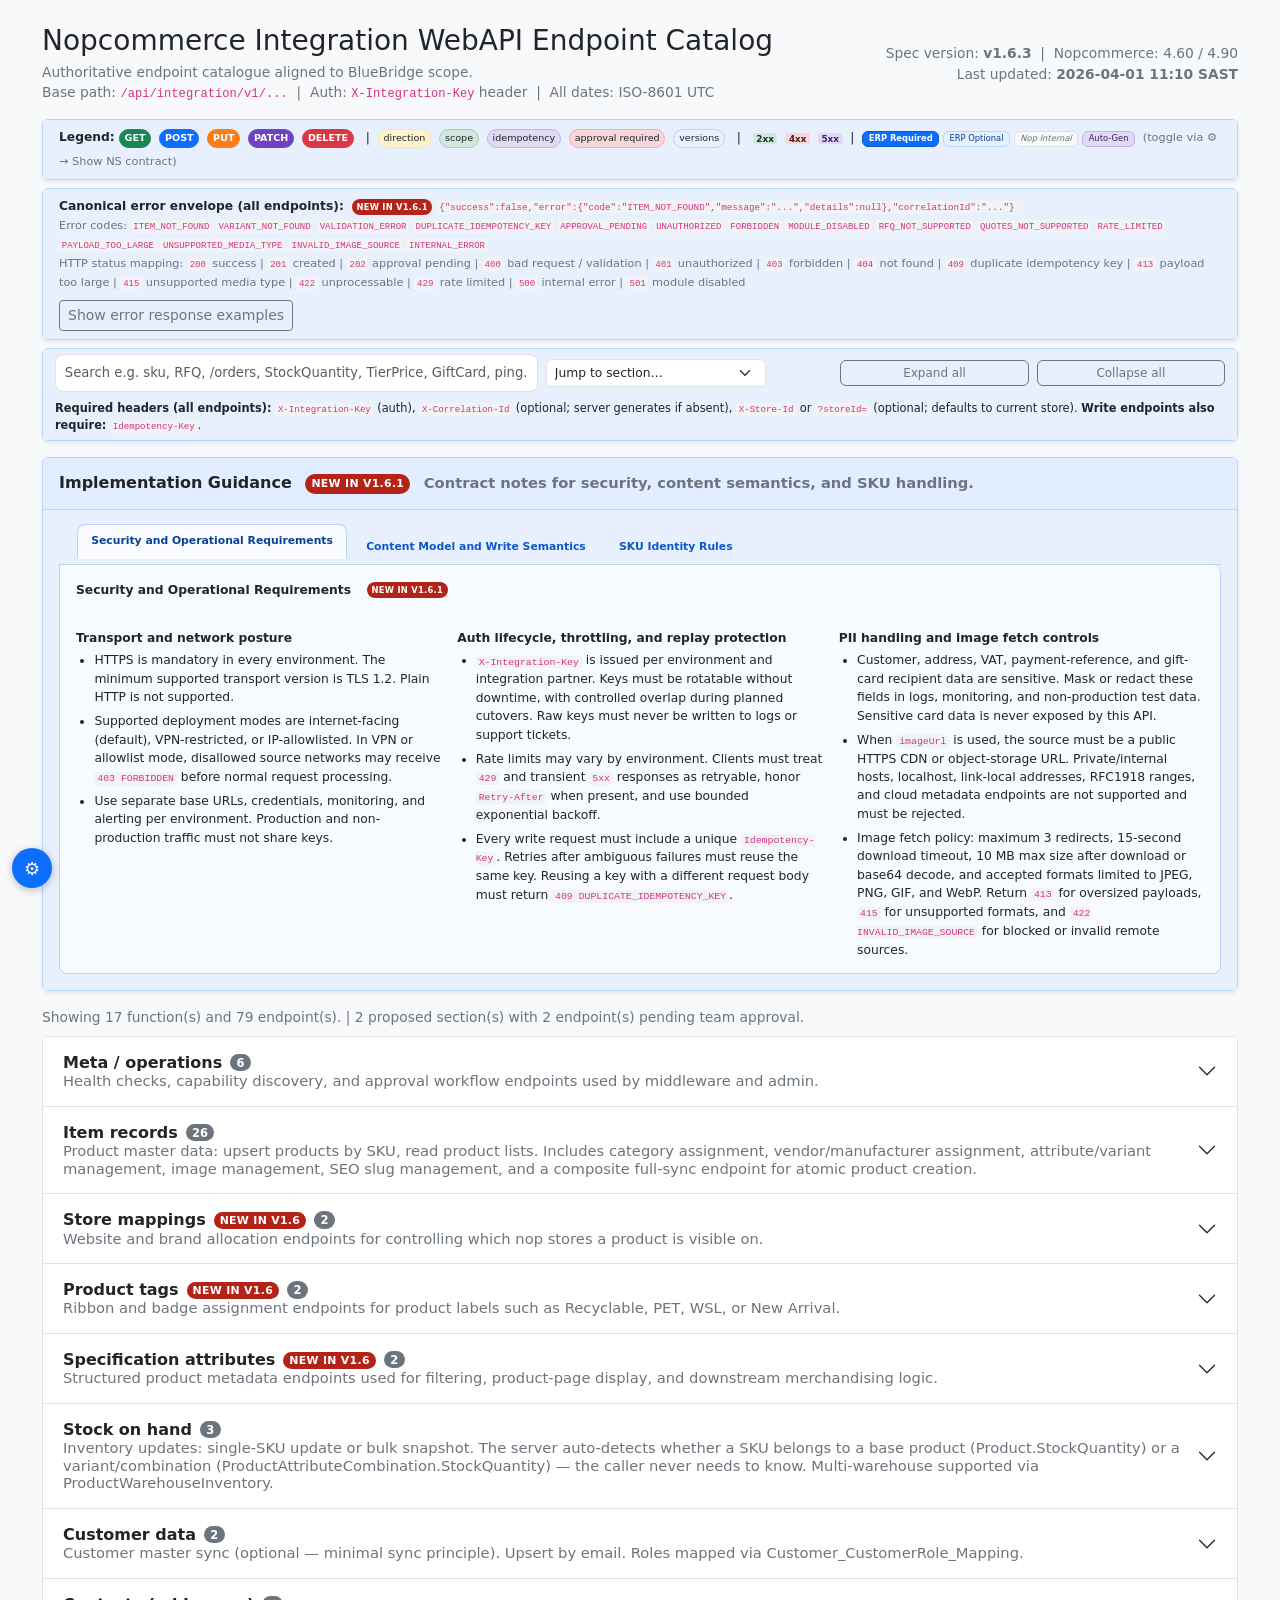
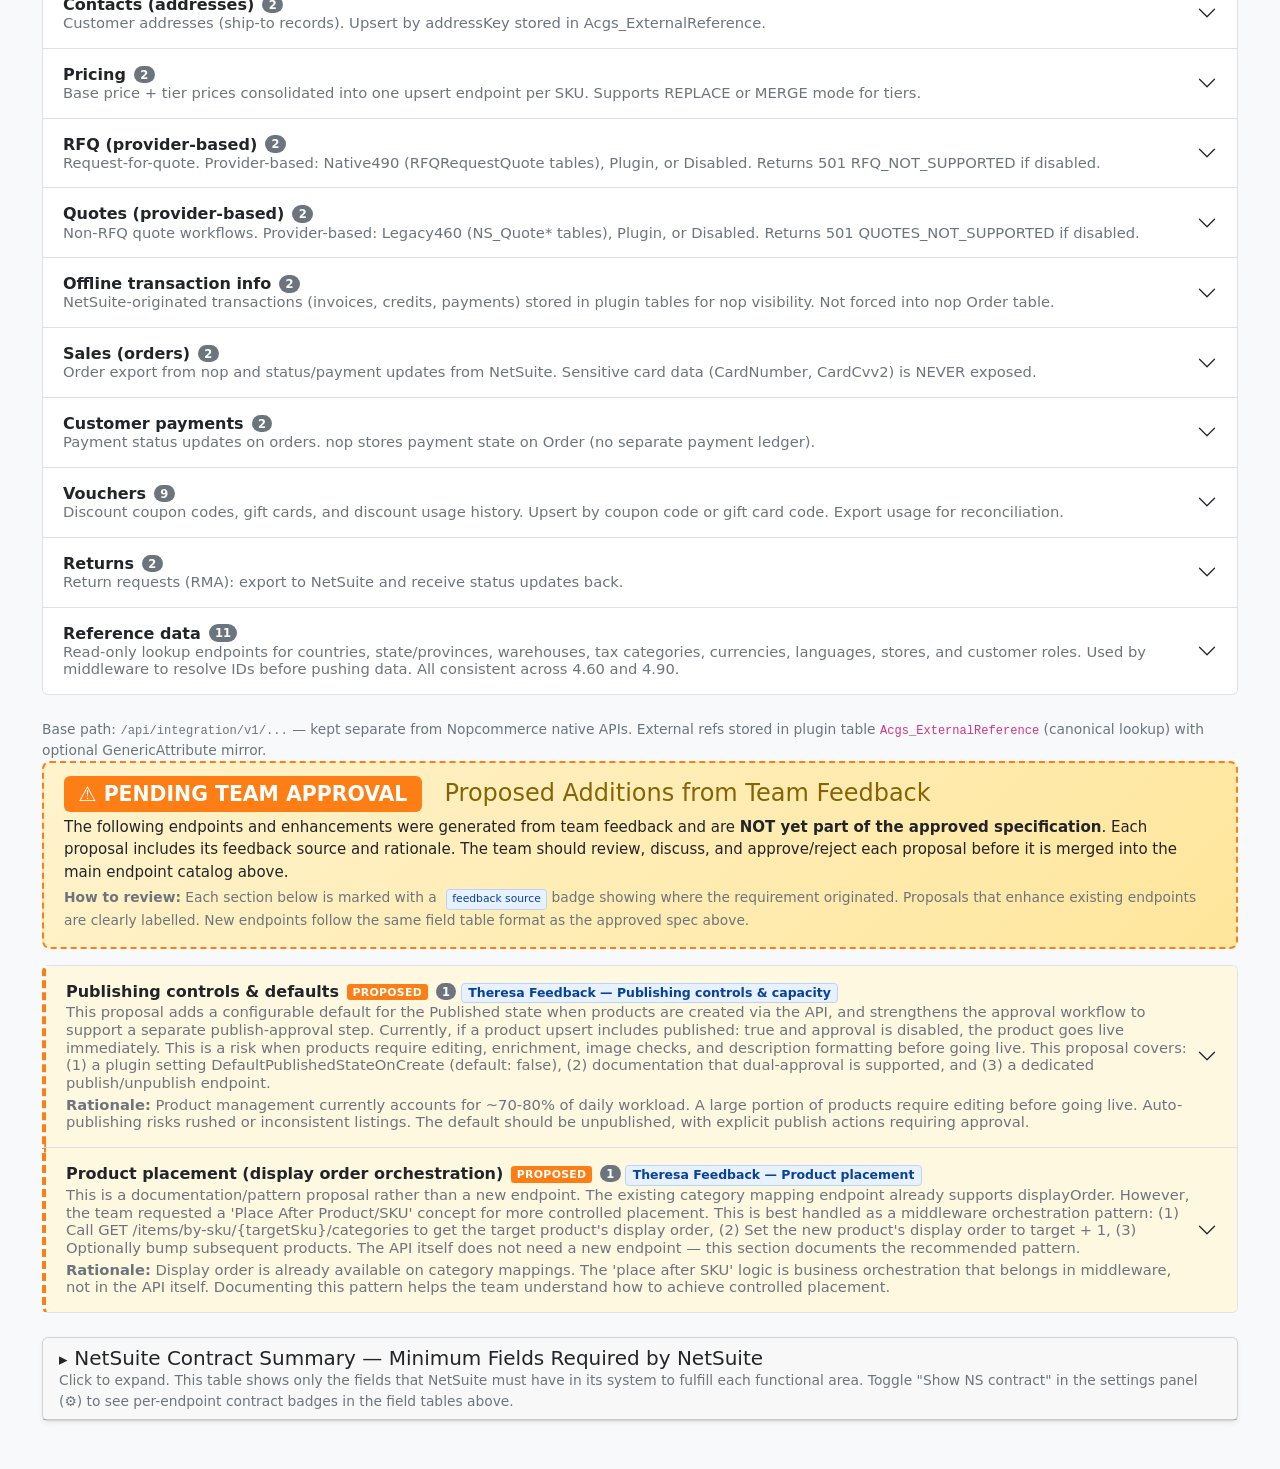
==== index.html @ 9299dd41 "Update API Endpoint Catalog v1.6.3 (2026-04-01 11:10 SAST)" ====
﻿<!doctype html>
<html lang="en">
<head>
  <meta charset="utf-8">
  <meta name="viewport" content="width=device-width, initial-scale=1">
  <title>Nopcommerce Integration WebAPI Endpoint Catalog</title>
  <link href="https://cdn.jsdelivr.net/npm/bootstrap@5.3.3/dist/css/bootstrap.min.css" rel="stylesheet">
  <link href="css/styles.css" rel="stylesheet">
</head>
<body>
<!-- Floating settings panel -->
<button class="settings-fab" id="settingsFab" title="Display settings (Ctrl+,)">&#x2699;</button>
<div class="settings-panel" id="settingsPanel">
  <h6>Layout width</h6>
  <div class="form-check form-switch mb-1">
    <input class="form-check-input" type="checkbox" id="widthToggle">
    <label class="form-check-label" for="widthToggle">Full width</label>
  </div>
  <div class="settings-divider"></div>
  <h6>Field details</h6>
  <div class="form-check form-switch mb-1">
    <input class="form-check-input" type="checkbox" id="typesToggle">
    <label class="form-check-label" for="typesToggle">Show data types</label>
  </div>
  <div class="form-check form-switch mb-1">
    <input class="form-check-input" type="checkbox" id="contractToggle">
    <label class="form-check-label" for="contractToggle">Show NS contract</label>
  </div>
  <div class="form-check form-switch mb-1">
    <input class="form-check-input" type="checkbox" id="diffToggle">
    <label class="form-check-label" for="diffToggle">Highlight 4.60/4.90 diffs</label>
  </div>
  <div class="settings-divider"></div>
  <h6>Appearance</h6>
  <div class="form-check form-switch mb-1">
    <input class="form-check-input" type="checkbox" id="darkToggle">
    <label class="form-check-label" for="darkToggle">Dark mode</label>
  </div>
  <div class="form-check form-switch mb-1">
    <input class="form-check-input" type="checkbox" id="printToggle">
    <label class="form-check-label" for="printToggle">Print view</label>
  </div>
  <div class="settings-divider"></div>
  <h6>Font size</h6>
  <div class="btn-group w-100" role="group">
    <button type="button" class="btn btn-outline-secondary fs-btn" data-fs="fs-xs">XS</button>
    <button type="button" class="btn btn-outline-secondary fs-btn" data-fs="fs-sm">S</button>
    <button type="button" class="btn btn-outline-secondary fs-btn active" data-fs="fs-md">M</button>
    <button type="button" class="btn btn-outline-secondary fs-btn" data-fs="fs-lg">L</button>
  </div>
</div>

<div class="container container-narrow py-4">
    <div class="d-flex flex-column flex-md-row justify-content-between align-items-md-center gap-3 mb-3">
      <div>
          <h1 class="h3 mb-1">Nopcommerce Integration WebAPI Endpoint Catalog</h1>
        <div class="small-muted">
          Authoritative endpoint catalogue aligned to BlueBridge scope.
          <br>Base path: <code class="mono">/api/integration/v1/...</code> &nbsp;|&nbsp; Auth: <code>X-Integration-Key</code> header &nbsp;|&nbsp; All dates: ISO-8601 UTC
        </div>
      </div>
      <div class="text-md-end small-muted">
        Spec version: <strong id="specVersion">v1.6.3</strong> &nbsp;|&nbsp; Nopcommerce: 4.60 / 4.90
        <br>Last updated: <strong id="lastUpdated">2026-04-01 11:10 SAST</strong>
      </div>
    </div>

    <!-- Legend -->
    <div class="card shadow-sm mb-2 header-zone">
      <div class="card-body legend-box py-2">
        <strong>Legend:</strong>
        <span class="pill pill-method pill-method-get">GET</span>
        <span class="pill pill-method pill-method-post">POST</span>
        <span class="pill pill-method pill-method-put">PUT</span>
        <span class="pill pill-method pill-method-patch">PATCH</span>
        <span class="pill pill-method pill-method-delete">DELETE</span>
        &nbsp;|&nbsp;
        <span class="pill dir">direction</span>
        <span class="pill scope">scope</span>
        <span class="pill idemp">idempotency</span>
        <span class="pill approval">approval required</span>
        <span class="pill ver">versions</span>
        &nbsp;|&nbsp;
        <span class="status-badge status-2xx">2xx</span>
        <span class="status-badge status-4xx">4xx</span>
        <span class="status-badge status-5xx">5xx</span>
        &nbsp;|&nbsp;
        <span class="badge badge-ns-required">ERP Required</span>
        <span class="badge badge-ns-optional">ERP Optional</span>
        <span class="badge badge-nop-internal">Nop Internal</span>
        <span class="badge badge-auto-generated">Auto-Gen</span>
        <span class="small-muted ms-1">(toggle via &#x2699; &#x2192; Show NS contract)</span>
      </div>
    </div>

    <!-- Error response schema -->
    <div class="card shadow-sm mb-2 header-zone">
      <div class="card-body py-2 header-info">
        <strong>Canonical error envelope (all endpoints):</strong><span class="new-badge">New in v1.6.1</span>
        <code class="mono" style="font-size:.75em">{"success":false,"error":{"code":"ITEM_NOT_FOUND","message":"...","details":null},"correlationId":"..."}</code>
        <br><span class="small-muted">Error codes: <code>ITEM_NOT_FOUND</code> <code>VARIANT_NOT_FOUND</code> <code>VALIDATION_ERROR</code> <code>DUPLICATE_IDEMPOTENCY_KEY</code> <code>APPROVAL_PENDING</code> <code>UNAUTHORIZED</code> <code>FORBIDDEN</code> <code>MODULE_DISABLED</code> <code>RFQ_NOT_SUPPORTED</code> <code>QUOTES_NOT_SUPPORTED</code> <code>RATE_LIMITED</code> <code>PAYLOAD_TOO_LARGE</code> <code>UNSUPPORTED_MEDIA_TYPE</code> <code>INVALID_IMAGE_SOURCE</code> <code>INTERNAL_ERROR</code></span>
        <br><span class="small-muted">HTTP status mapping:
          <code>200</code> success |
          <code>201</code> created |
          <code>202</code> approval pending |
          <code>400</code> bad request / validation |
          <code>401</code> unauthorized |
          <code>403</code> forbidden |
          <code>404</code> not found |
          <code>409</code> duplicate idempotency key |
          <code>413</code> payload too large |
          <code>415</code> unsupported media type |
          <code>422</code> unprocessable |
          <code>429</code> rate limited |
          <code>500</code> internal error |
          <code>501</code> module disabled
        </span>
        <div class="mt-2">
          <button class="btn btn-sm btn-outline-secondary" type="button" onclick="var b=document.getElementById('errorExamplesBlock');b.classList.toggle('open');this.textContent=b.classList.contains('open')?'Hide error examples':'Show error response examples'">Show error response examples</button>
          <div class="example-payload-block" id="errorExamplesBlock">
            <h6 class="mt-2">404 &mdash; Item not found</h6>
            <pre>{"success":false,"error":{"code":"ITEM_NOT_FOUND","message":"No product found with SKU: NONEXIST-SKU","details":null},"correlationId":"a1b2c3d4-e5f6-7890-abcd-ef1234567890"}</pre>
            <h6>401 &mdash; Unauthorized</h6>
            <pre>{"success":false,"error":{"code":"UNAUTHORIZED","message":"Invalid or missing X-Integration-Key header","details":null},"correlationId":"f1e2d3c4-b5a6-7890-abcd-ef1234567890"}</pre>
            <h6>409 &mdash; Duplicate idempotency key</h6>
            <pre>{"success":false,"error":{"code":"DUPLICATE_IDEMPOTENCY_KEY","message":"Idempotency-Key has already been used for a different request","details":{"originalRequestUtc":"2025-01-15T10:00:00Z","originalAction":"updated"}},"correlationId":"c3d4e5f6-a7b8-9012-cdef-123456789abc"}</pre>
            <h6>429 &mdash; Rate limited</h6>
            <pre>{"success":false,"error":{"code":"RATE_LIMITED","message":"Rate limit exceeded for this integration key","details":{"retryAfterSeconds":30}},"correlationId":"c7d8e9f0-a1b2-3456-cdef-45678901bcde"}</pre>
            <h6>422 &mdash; Validation error</h6>
            <pre>{"success":false,"error":{"code":"VALIDATION_ERROR","message":"One or more validation errors occurred","details":[{"field":"name","message":"Name is required"},{"field":"price","message":"Price must be >= 0"}]},"correlationId":"d4e5f6a7-b8c9-0123-def1-23456789abcd"}</pre>
            <h6>202 &mdash; Approval pending (success with staging)</h6>
            <pre>{"success":true,"data":{"status":"PENDING_APPROVAL","pendingChangeId":42,"pendingChangeNumber":"PC-000042","message":"Change staged for approval. Use GET /approvals/42 to check status."},"correlationId":"e5f6a7b8-c9d0-1234-ef12-3456789abcde"}</pre>
          </div>
        </div>
      </div>
    </div>

    <!-- Sticky search bar -->
    <div class="card shadow-sm mb-3 sticky-search header-zone">
      <div class="card-body">
        <div class="row g-2 align-items-center">
          <div class="col-12 col-md-5">
            <input id="searchBox" class="form-control form-control-lg" type="text"
                   placeholder="Search e.g. sku, RFQ, /orders, StockQuantity, TierPrice, GiftCard, ping...">
            <span class="kbd-hint"><kbd>Ctrl</kbd>+<kbd>K</kbd> focus &nbsp; <kbd>Esc</kbd> clear</span>
          </div>
          <div class="col-12 col-md-3">
            <select id="jumpToSelect" class="form-select jump-to-dropdown"><option value="">Jump to section&hellip;</option></select>
          </div>
          <div class="col-12 col-md-4">
            <div class="d-flex gap-2">
              <button id="expandAllBtn" class="btn btn-outline-secondary w-100">Expand all</button>
              <button id="collapseAllBtn" class="btn btn-outline-secondary w-100">Collapse all</button>
            </div>
          </div>
        </div>
        <div class="mt-2 header-info">
          <strong>Required headers (all endpoints):</strong>
          <code>X-Integration-Key</code> (auth),
          <code>X-Correlation-Id</code> (optional; server generates if absent),
          <code>X-Store-Id</code> or <code>?storeId=</code> (optional; defaults to current store).
          <strong>Write endpoints also require:</strong> <code>Idempotency-Key</code>.
        </div>
      </div>
    </div>

    <div class="card shadow-sm mb-3 header-zone guidance-panel" id="implementation-guidance">
      <div class="card-header guidance-panel-header p-0">
        <button class="accordion-button guidance-panel-toggle" id="toggleGuidanceBtn" type="button" data-bs-toggle="collapse" data-bs-target="#implementationGuidanceBody" aria-expanded="true" aria-controls="implementationGuidanceBody">
          <span>
            <strong>Implementation Guidance</strong>
            <span class="new-badge">New in v1.6.1</span>
            <span class="small-muted ms-2">Contract notes for security, content semantics, and SKU handling.</span>
          </span>
        </button>
      </div>
      <div class="collapse show" id="implementationGuidanceBody">
        <div class="card-body header-info guidance-panel-body">
          <ul class="nav nav-tabs guidance-tabs" id="implementationGuidanceTabs" role="tablist">
            <li class="nav-item" role="presentation">
              <button class="nav-link active" id="security-ops-tab" data-bs-toggle="tab" data-bs-target="#security-ops-pane" type="button" role="tab" aria-controls="security-ops-pane" aria-selected="true">Security and Operational Requirements</button>
            </li>
            <li class="nav-item" role="presentation">
              <button class="nav-link" id="content-model-tab" data-bs-toggle="tab" data-bs-target="#content-model-pane" type="button" role="tab" aria-controls="content-model-pane" aria-selected="false">Content Model and Write Semantics</button>
            </li>
            <li class="nav-item" role="presentation">
              <button class="nav-link" id="sku-identity-tab" data-bs-toggle="tab" data-bs-target="#sku-identity-pane" type="button" role="tab" aria-controls="sku-identity-pane" aria-selected="false">SKU Identity Rules</button>
            </li>
          </ul>
          <div class="tab-content guidance-tab-content" id="implementationGuidanceTabContent">
            <div class="tab-pane fade show active" id="security-ops-pane" role="tabpanel" aria-labelledby="security-ops-tab" tabindex="0">
              <div class="guidance-pane-title">
                <strong>Security and Operational Requirements</strong>
                <span class="new-badge">New in v1.6.1</span>
              </div>
              <div class="row g-3 mt-1">
                <div class="col-12 col-xl-4">
                  <strong>Transport and network posture</strong>
                  <ul class="mb-0 mt-1">
                    <li>HTTPS is mandatory in every environment. The minimum supported transport version is TLS 1.2. Plain HTTP is not supported.</li>
                    <li>Supported deployment modes are internet-facing (default), VPN-restricted, or IP-allowlisted. In VPN or allowlist mode, disallowed source networks may receive <code>403 FORBIDDEN</code> before normal request processing.</li>
                    <li>Use separate base URLs, credentials, monitoring, and alerting per environment. Production and non-production traffic must not share keys.</li>
                  </ul>
                </div>
                <div class="col-12 col-xl-4">
                  <strong>Auth lifecycle, throttling, and replay protection</strong>
                  <ul class="mb-0 mt-1">
                    <li><code>X-Integration-Key</code> is issued per environment and integration partner. Keys must be rotatable without downtime, with controlled overlap during planned cutovers. Raw keys must never be written to logs or support tickets.</li>
                    <li>Rate limits may vary by environment. Clients must treat <code>429</code> and transient <code>5xx</code> responses as retryable, honor <code>Retry-After</code> when present, and use bounded exponential backoff.</li>
                    <li>Every write request must include a unique <code>Idempotency-Key</code>. Retries after ambiguous failures must reuse the same key. Reusing a key with a different request body must return <code>409 DUPLICATE_IDEMPOTENCY_KEY</code>.</li>
                  </ul>
                </div>
                <div class="col-12 col-xl-4">
                  <strong>PII handling and image fetch controls</strong>
                  <ul class="mb-0 mt-1">
                    <li>Customer, address, VAT, payment-reference, and gift-card recipient data are sensitive. Mask or redact these fields in logs, monitoring, and non-production test data. Sensitive card data is never exposed by this API.</li>
                    <li>When <code>imageUrl</code> is used, the source must be a public HTTPS CDN or object-storage URL. Private/internal hosts, localhost, link-local addresses, RFC1918 ranges, and cloud metadata endpoints are not supported and must be rejected.</li>
                    <li>Image fetch policy: maximum 3 redirects, 15-second download timeout, 10 MB max size after download or base64 decode, and accepted formats limited to JPEG, PNG, GIF, and WebP. Return <code>413</code> for oversized payloads, <code>415</code> for unsupported formats, and <code>422 INVALID_IMAGE_SOURCE</code> for blocked or invalid remote sources.</li>
                  </ul>
                </div>
              </div>
            </div>
            <div class="tab-pane fade" id="content-model-pane" role="tabpanel" aria-labelledby="content-model-tab" tabindex="0">
              <div class="guidance-pane-title">
                <strong>Content Model and Write Semantics</strong>
                <span class="new-badge">New in v1.6.1</span>
              </div>
              <div class="row g-3 mt-1">
                <div class="col-12 col-xl-5">
                  <strong>Single-language catalog contract</strong>
                  <ul class="mb-0 mt-1">
                    <li>This version of the contract is intentionally single-language only. Product <code>name</code>, descriptions, and meta fields represent a single live storefront value, not a translation set.</li>
                    <li>Request and response payloads do not include localized translation arrays. <code>GET /api/integration/v1/reference/languages</code> remains a lookup for store defaults and optional <code>UrlRecord.LanguageId</code> usage only.</li>
                  </ul>
                </div>
                <div class="col-12 col-xl-7">
                  <strong>Omit vs null vs clear</strong>
                  <ul class="mb-0 mt-1">
                    <li><code>PUT /items/by-sku/{sku}</code>: required core fields must always be supplied. For existing products, omitted optional scalar fields remain unchanged. For new products, omitted optional scalar fields fall back to nop defaults.</li>
                    <li><code>PATCH /items/by-sku/{sku}</code>: omitted fields remain unchanged. Use this endpoint for partial updates, unpublish actions, and soft deletes.</li>
                    <li><code>PUT /items/by-sku/{sku}/full-sync</code>: on existing products, omitted child objects and collections remain unchanged. Explicit empty arrays on <code>categories</code>, <code>tags</code>, <code>specifications</code>, <code>attributes</code>, <code>images</code>, and <code>combinations</code> mean clear and replace that collection. Clear explicit store mappings by sending <code>{ "allStores": true }</code>.</li>
                    <li>Use <code>null</code> only to clear optional scalar, date, or text fields. Sending <code>null</code> for required or non-nullable fields, or for related collections and mapped entities, must return <code>422 VALIDATION_ERROR</code>.</li>
                    <li>Empty string may be used to clear optional free-text fields such as admin comments and meta text. SEO slug behavior remains explicit through <code>PUT /items/by-sku/{sku}/seo-slug</code>.</li>
                  </ul>
                </div>
              </div>
            </div>
            <div class="tab-pane fade" id="sku-identity-pane" role="tabpanel" aria-labelledby="sku-identity-tab" tabindex="0">
              <div class="guidance-pane-title">
                <strong>SKU Identity Rules</strong>
                <span class="new-badge">New in v1.6.1</span>
              </div>
              <div class="row g-3 mt-1">
                <div class="col-12 col-xl-5">
                  <strong>Parent product routes</strong>
                  <ul class="mb-0 mt-1">
                    <li>Endpoints shaped like <code>GET</code>, <code>PUT</code>, or <code>PATCH /api/integration/v1/items/by-sku/{sku}</code> treat <code>{sku}</code> as the parent or base product SKU.</li>
                    <li>For a product such as <code>BAS3000</code> with combinations like <code>BAS3000-GN-XL</code>, call product routes with <code>BAS3000</code>, not the child SKU.</li>
                    <li>This same parent-SKU rule applies to related product routes such as <code>/attributes</code>, <code>/combinations</code>, <code>/images</code>, <code>/seo-slug</code>, <code>/full-sync</code>, and base pricing routes such as <code>/pricing/by-sku/{sku}</code>.</li>
                  </ul>
                </div>
                <div class="col-12 col-xl-7">
                  <strong>Child combination SKUs</strong>
                  <ul class="mb-0 mt-1">
                    <li>Variant or combination SKUs belong inside the request or response body as <code>variantSku</code> or <code>combinationSku</code>, not in the parent product route.</li>
                    <li>Use <code>/items/by-sku/{sku}/combinations</code> or <code>/items/by-sku/{sku}/full-sync</code> to create and maintain child combinations under the parent product.</li>
                    <li>Use child SKUs directly on inventory endpoints only. Those endpoints auto-detect whether the SKU belongs to a base product or a <code>ProductAttributeCombination</code>.</li>
                    <li>Variant-specific price overrides and stock belong on the combination record, not on the parent product route. Use <code>combinations[].overriddenPrice</code> and variant stock updates for child SKUs.</li>
                  </ul>
                </div>
              </div>
            </div>
          </div>
        </div>
      </div>
    </div>

    <div id="summary" class="small-muted mb-2"></div>
    <div class="accordion" id="functionsAccordion"></div>

    <div class="small-muted mt-4">
      Base path: <span class="mono">/api/integration/v1/...</span> &mdash; kept separate from Nopcommerce native APIs.
      External refs stored in plugin table <code>Acgs_ExternalReference</code> (canonical lookup) with optional GenericAttribute mirror.
    </div>

    <!-- NS Contract Summary Table -->
    <div class="card shadow-sm mt-4 mb-4" id="ns-contract-summary">
      <div class="card-header" style="cursor:pointer" onclick="var b=this.nextElementSibling;var ic=this.querySelector('.ns-summary-chevron');if(b.style.display==='none'){b.style.display='';ic.textContent='\u25BE'}else{b.style.display='none';ic.textContent='\u25B8'}">
        <h5 class="mb-0"><span class="ns-summary-chevron" style="margin-right:.4em;font-size:.85em">&#x25B8;</span>NetSuite Contract Summary &mdash; Minimum Fields Required by NetSuite</h5>
        <div class="small-muted">Click to expand. This table shows only the fields that NetSuite must have in its system to fulfill each functional area. Toggle "Show NS contract" in the settings panel (&#x2699;) to see per-endpoint contract badges in the field tables above.</div>
      </div>
      <div class="card-body" style="display:none">
        <div class="mb-3">
          <strong>Legend:</strong>
          <span class="badge badge-ns-required">ERP Required</span> NetSuite <strong>must</strong> provide this field &mdash; integration fails without it.
          <span class="badge badge-ns-optional ms-2">ERP Optional</span> NetSuite <em>can</em> provide this &mdash; enriches data but has server defaults.
          <span class="badge badge-nop-internal ms-2">Nop Internal</span> Server-side only &mdash; NetSuite never sees or sends this.
          <span class="badge badge-auto-generated ms-2">Auto-Gen</span> Plugin auto-creates (audit trails, pending changes, URL slugs).
        </div>
        <div id="contractSummaryTables"></div>
      </div>
    </div>
  </div>

  <script src="https://cdn.jsdelivr.net/npm/bootstrap@5.3.3/dist/js/bootstrap.bundle.min.js"></script>
  <!-- JS modules extracted from inline script for maintainability -->
  <!-- Data files (must load before renderer) -->
  <script src="js/data-integration-spec.js"></script>
  <script src="js/data-proposed-additions.js"></script>
  <script src="js/data-payload-examples.js"></script>

  <!-- Pure rendering/helper functions -->
  <script src="js/renderer.js"></script>

  <!-- App initialization, UI components, and contract classification -->
  <script src="js/data-contract-classification.js"></script>
  <script src="js/app.js"></script>
</body>
</html>
---- css/styles.css ----
body { background: #f8f9fa; }
.container-narrow { max-width: 1220px; }
.small-muted { font-size: 0.92em; color: #6c757d; }
.pill { display: inline-block; padding: .15em .5em; border-radius: 999px; font-size: .78em; border: 1px solid #dee2e6; background: #fff; }
.pill-method { font-weight: 650; color: #fff; }
.pill-method-get { background: #198754; border-color: #198754; }
.pill-method-post { background: #0d6efd; border-color: #0d6efd; }
.pill-method-put { background: #fd7e14; border-color: #fd7e14; }
.pill-method-patch { background: #6f42c1; border-color: #6f42c1; }
.pill-method-delete { background: #dc3545; border-color: #dc3545; }
.dir { background: #fff3cd; border-color: #ffe69c; }
.ver { background: #e7f1ff; border-color: #b6d4fe; }
.approval { background: #f8d7da; border-color: #f1aeb5; }
.scope { background: #d1e7dd; border-color: #a3cfbb; }
.idemp { background: #e2d9f3; border-color: #c5b3e6; }
.status-badge { font-size: .72em; padding: .1em .4em; border-radius: .3em; font-weight: 600; margin-left: .25rem; }
.status-2xx { background: #d1e7dd; color: #0a3622; }
.status-4xx { background: #f8d7da; color: #58151c; }
.status-5xx { background: #e2d9f3; color: #3b1f6e; }
.badge-soft { background: #fff; border: 1px solid #dee2e6; color: #212529; font-weight: 500; }
.badge-required { background: #d1e7dd; border: 1px solid #a3cfbb; color: #0a3622; font-weight: 600; }
.badge-optional { background: #f0f0f0; border: 1px solid #d5d5d5; color: #6c757d; font-weight: 500; }
.badge-ns-required { background: #0d6efd; border: 1px solid #0a58ca; color: #fff; font-weight: 600; font-size: .68em; }
.badge-ns-optional { background: #e7f1ff; border: 1px solid #b6d4fe; color: #084298; font-weight: 500; font-size: .68em; }
.badge-nop-internal { background: #f8f9fa; border: 1px solid #dee2e6; color: #6c757d; font-weight: 500; font-size: .68em; font-style: italic; }
.badge-auto-generated { background: #e2d9f3; border: 1px solid #c5b3e6; color: #3b1f6e; font-weight: 500; font-size: .68em; }
.col-contract { display: none; }
body.show-contracts .col-contract { display: table-cell; }
body.show-contracts .row-nop-internal { opacity: 0.5; }
body.dark-mode .badge-ns-required { background: #0d6efd; border-color: #3d8bfd; color: #fff; }
body.dark-mode .badge-ns-optional { background: #0a2a4a; border-color: #1a3a5c; color: #90caf9; }
body.dark-mode .badge-nop-internal { background: #1a1a2e; border-color: #2a3a5c; color: #666; }
body.dark-mode .badge-auto-generated { background: #2a1a4a; border-color: #3a2a5c; color: #c5b3e6; }
.ep-count-badge { font-size: .72em; background: #6c757d; color: #fff; border-radius: 999px; padding: .15em .55em; margin-left: .5rem; vertical-align: middle; }
.new-badge { display: inline-block; margin-left: .5rem; padding: .18em .55em; border-radius: 999px; background: #b42318; color: #fff; font-size: .68em; font-weight: 700; letter-spacing: .03em; vertical-align: middle; text-transform: uppercase; }
.field-table th { white-space: nowrap; }
.field-required { font-weight: 650; }
.field-diff { background: #fff3cd !important; border-left: 3px solid #fd7e14 !important; }
mark { padding: 0 .15em; border-radius: .2em; }
.mono { font-family: ui-monospace, SFMono-Regular, Menlo, Monaco, Consolas, "Liberation Mono", "Courier New", monospace; font-size: 0.88em; }
.card-endpoint { border: 1px solid #e0e4e8; border-left: 4px solid #6c757d; background: #f4f6f9; box-shadow: 0 1px 4px rgba(0,0,0,.06); }
.card-endpoint .card-header { border-bottom: 1px solid #e0e4e8; background: #edf0f5; }
.card-endpoint .card-body { background: #f4f6f9; }
.card-endpoint + .card-endpoint { margin-top: .75rem; }

/* Header zone cards */
.header-zone { background: #e8f0fe; border-color: #b6d4fe; }
.header-zone .card-body { background: #e8f0fe; }
.header-info { font-size: 0.82em; }
.header-info ul { padding-left: 1.15rem; }
.header-info li + li { margin-top: .35rem; }
.header-info code { font-size: 0.8em; background: #f1f3f5; padding: .1em .3em; border-radius: .25em; }
.guidance-panel-header { background: #dce9ff; border-bottom: 1px solid #b6d4fe; }
.guidance-panel-toggle {
  --bs-accordion-btn-icon: url("data:image/svg+xml,%3csvg xmlns='http://www.w3.org/2000/svg' viewBox='0 0 16 16' fill='%23495057'%3e%3cpath fill-rule='evenodd' d='M1.646 4.646a.5.5 0 0 1 .708 0L8 10.293l5.646-5.647a.5.5 0 0 1 .708.708l-6 6a.5.5 0 0 1-.708 0l-6-6a.5.5 0 0 1 0-.708z'/%3e%3c/svg%3e");
  --bs-accordion-btn-active-icon: url("data:image/svg+xml,%3csvg xmlns='http://www.w3.org/2000/svg' viewBox='0 0 16 16' fill='%23495057'%3e%3cpath fill-rule='evenodd' d='M1.646 4.646a.5.5 0 0 1 .708 0L8 10.293l5.646-5.647a.5.5 0 0 1 .708.708l-6 6a.5.5 0 0 1-.708 0l-6-6a.5.5 0 0 1 0-.708z'/%3e%3c/svg%3e");
  --bs-accordion-btn-icon-transform: rotate(-180deg);
  background: transparent;
  color: inherit;
  font-weight: 600;
  text-align: left;
  padding: .85rem 1rem;
}
.guidance-panel-toggle::after { margin-left: auto; margin-right: 0; flex-shrink: 0; }
.guidance-panel-toggle:not(.collapsed) {
  background: rgba(255,255,255,.16);
  color: inherit;
  box-shadow: none;
}
.guidance-panel-toggle:focus { box-shadow: none; }
.guidance-panel-body { padding-top: .85rem; }
.guidance-pane-title {
  display: flex;
  align-items: center;
  gap: .5rem;
  flex-wrap: wrap;
  margin-bottom: .85rem;
}
.guidance-tabs { border-bottom-color: #b6d4fe; gap: .35rem; }
.guidance-tabs .nav-link {
  color: #0a58ca;
  border: 1px solid transparent;
  border-top-left-radius: .5rem;
  border-top-right-radius: .5rem;
  font-size: .88em;
  font-weight: 600;
  padding: .55rem .8rem;
}
.guidance-tabs .nav-link:hover { border-color: #cfe2ff; background: rgba(255,255,255,.45); }
.guidance-tabs .nav-link.active {
  color: #084298;
  background: rgba(255,255,255,.75);
  border-color: #b6d4fe #b6d4fe rgba(255,255,255,.75);
}
.guidance-tab-content {
  background: rgba(255,255,255,.72);
  border: 1px solid #b6d4fe;
  border-top: none;
  border-radius: 0 .5rem .5rem .5rem;
  padding: 1rem 1rem .9rem;
}
.idempotency-recipe { font-size: 0.85em; background: #f8f9fa; border: 1px solid #e9ecef; border-radius: .4em; padding: .5em .75em; margin-top: .5em; }
.idempotency-recipe code { background: #e9ecef; padding: .1em .3em; border-radius: .2em; }
.legend-box { font-size: .82em; }
.legend-box .pill { margin-right: .25rem; margin-bottom: .25rem; }
/* Move chevron to left on endpoint-level accordion buttons */
.card-endpoint .accordion-button { flex-direction: row-reverse; justify-content: flex-end; gap: .5em; }
.card-endpoint .accordion-button::after { margin-left: 0; margin-right: 0; flex-shrink: 0; }

.anchor-link { font-size: .78em; color: #6c757d; text-decoration: none; margin-left: .3rem; opacity: 0; transition: opacity .2s; }
.card-endpoint:hover .anchor-link { opacity: 1; }
.anchor-link:hover { color: #0d6efd; }
.copy-curl-btn { font-size: .72em; padding: .15em .4em; cursor: pointer; }
.copy-curl-btn.copied { background: #198754; color: #fff; border-color: #198754; }
.sticky-search { position: sticky; top: 0; z-index: 1050; }
.sticky-search .card-body { padding: .35rem .75rem; }
.sticky-search .form-control-lg { font-size: .88em; padding: .25rem .55rem; height: auto; }
.sticky-search .form-select { font-size: .82em; padding: .25rem .5rem; height: auto; }
.sticky-search .btn { font-size: .8em; padding: .2rem .5rem; }
.sticky-search .header-info { margin-top: .25rem; font-size: .76em; }
.sticky-search .kbd-hint { margin-top: .1em; }
.accordion-item .accordion-header.pinned-header { position: sticky; top: 0; z-index: 1040; transition: top .1s ease; }
.accordion-item .accordion-header.pinned-header .accordion-button { box-shadow: 0 2px 8px rgba(0,0,0,.12); }
body.dark-mode .accordion-item .accordion-header.pinned-header .accordion-button { box-shadow: 0 2px 8px rgba(0,0,0,.4); }
.jump-to-dropdown { font-size: .85em; max-width: 220px; }
.kbd-hint { font-size: .7em; color: #adb5bd; float: right; margin-top: .35em; display:none; }
.kbd-hint kbd { background: #e9ecef; color: #495057; padding: .1em .3em; border-radius: .2em; font-size: .9em; border: 1px solid #dee2e6; }

/* Floating settings panel */
.settings-fab {
  position: fixed; left: 12px; bottom: 12px; z-index: 1060;
  width: 40px; height: 40px; border-radius: 50%;
  background: #0d6efd; color: #fff; border: none;
  box-shadow: 0 2px 8px rgba(0,0,0,.25); cursor: pointer;
  display: flex; align-items: center; justify-content: center;
  font-size: 1.2em; transition: transform .2s;
}
.settings-fab:hover { transform: scale(1.1); }
.settings-panel {
  position: fixed; left: 12px; bottom: 62px; z-index: 1060;
  background: #fff; border: 1px solid #dee2e6; border-radius: .5rem;
  box-shadow: 0 4px 16px rgba(0,0,0,.15); padding: .75rem 1rem;
  width: 210px; display: none;
}
.settings-panel.open { display: block; }
.settings-panel h6 { font-size: .78em; text-transform: uppercase; color: #6c757d; margin-bottom: .4em; letter-spacing: .04em; }
.settings-panel .btn-group .btn { font-size: .75em; padding: .2em .5em; }
.settings-panel .form-check-label { font-size: .82em; }
.settings-divider { border-top: 1px solid #e9ecef; margin: .5rem 0; }

/* Data type column toggle */
.col-type { display: none; }
body.show-types .col-type { display: table-cell; }

/* Width mode */
body.full-width .container-narrow { max-width: 100%; }

/* Example payload styles */
.example-payload-toggle { font-size: 0.82em; }
.example-payload-block { display: none; margin-top: .75rem; }
.example-payload-block.open { display: block; }
.example-payload-block h6 { font-size: .85em; color: #495057; margin-bottom: .3rem; }
.example-payload-block pre { background: #1e1e2e; color: #cdd6f4; border-radius: .5em; padding: .75em 1em; font-size: 0.82em; overflow-x: auto; max-height: 500px; margin-bottom: .75rem; position: relative; }
.example-payload-block .payload-comment { font-size: .78em; color: #6c757d; font-style: italic; margin-bottom: .4rem; }
.payload-version-tabs { display: flex; gap: 0; margin-bottom: .75rem; }
.payload-version-tabs .payload-ver-btn { font-size: 0.8em; padding: .3em .9em; border: 1px solid #dee2e6; background: #f8f9fa; color: #495057; cursor: pointer; transition: all .15s; }
.payload-version-tabs .payload-ver-btn:first-child { border-radius: .4em 0 0 .4em; }
.payload-version-tabs .payload-ver-btn:last-child { border-radius: 0 .4em .4em 0; border-left: none; }
.payload-version-tabs .payload-ver-btn.active { background: #0d6efd; color: #fff; border-color: #0d6efd; }
.payload-ver-pane { display: none; }
.payload-ver-pane.active { display: block; }
.payload-identical-note { font-size: .76em; color: #6c757d; font-style: italic; margin-bottom: .5rem; }

/* Font size presets */
body.fs-xs  { font-size: 12px; }
body.fs-sm  { font-size: 13px; }
body.fs-md  { font-size: 15px; }
body.fs-lg  { font-size: 17px; }

/* Dark mode */
body.dark-mode { background: #1a1a2e; color: #e0e0e0; }
body.dark-mode .card, body.dark-mode .card-endpoint, body.dark-mode .settings-panel { background: #16213e; border-color: #2a3a5c; color: #e0e0e0; }
body.dark-mode .card-header { background: #16213e !important; border-color: #2a3a5c; }
body.dark-mode .card-endpoint { background: #1a2744; border-color: #2a3a5c; box-shadow: 0 1px 4px rgba(0,0,0,.2); }
body.dark-mode .card-endpoint .card-header { background: #1e2d50 !important; }
body.dark-mode .card-endpoint .card-body { background: #1a2744; }
body.dark-mode .header-zone { background: #0f2040; border-color: #1a3a5c; }
body.dark-mode .header-zone .card-body { background: #0f2040; }
body.dark-mode .guidance-panel-header { background: #11284f; border-bottom-color: #1a3a5c; }
body.dark-mode .guidance-panel-toggle {
  --bs-accordion-btn-icon: url("data:image/svg+xml,%3csvg xmlns='http://www.w3.org/2000/svg' viewBox='0 0 16 16' fill='%23b0bec5'%3e%3cpath fill-rule='evenodd' d='M1.646 4.646a.5.5 0 0 1 .708 0L8 10.293l5.646-5.647a.5.5 0 0 1 .708.708l-6 6a.5.5 0 0 1-.708 0l-6-6a.5.5 0 0 1 0-.708z'/%3e%3c/svg%3e");
  --bs-accordion-btn-active-icon: url("data:image/svg+xml,%3csvg xmlns='http://www.w3.org/2000/svg' viewBox='0 0 16 16' fill='%23b0bec5'%3e%3cpath fill-rule='evenodd' d='M1.646 4.646a.5.5 0 0 1 .708 0L8 10.293l5.646-5.647a.5.5 0 0 1 .708.708l-6 6a.5.5 0 0 1-.708 0l-6-6a.5.5 0 0 1 0-.708z'/%3e%3c/svg%3e");
  color: #e0e0e0;
}
body.dark-mode .guidance-panel-toggle:not(.collapsed) { background: rgba(15,52,96,.32); color: #fff; }
body.dark-mode .guidance-tabs { border-bottom-color: #1a3a5c; }
body.dark-mode .guidance-tabs .nav-link { color: #90caf9; }
body.dark-mode .guidance-tabs .nav-link:hover { border-color: #2a3a5c; background: rgba(15,52,96,.45); }
body.dark-mode .guidance-tabs .nav-link.active { color: #fff; background: rgba(15,52,96,.8); border-color: #2a3a5c #2a3a5c rgba(15,52,96,.8); }
body.dark-mode .guidance-tab-content { background: rgba(15,52,96,.52); border-color: #1a3a5c; }
body.dark-mode .accordion-item { background: #16213e; border-color: #2a3a5c; --bs-accordion-color: #e0e0e0; --bs-accordion-bg: #16213e; --bs-accordion-btn-color: #e0e0e0; --bs-accordion-active-color: #90caf9; --bs-accordion-active-bg: #1a2744; }
body.dark-mode .accordion-button { background: #16213e; color: #e0e0e0; }
body.dark-mode .accordion-button:not(.collapsed) { background: #1a2744; color: #90caf9; }
body.dark-mode .form-control, body.dark-mode .form-select { background: #0f3460; border-color: #2a3a5c; color: #e0e0e0; }
body.dark-mode .form-control::placeholder { color: #7a8ba8; }
body.dark-mode .table { --bs-table-color: #e0e0e0; --bs-table-bg: transparent; --bs-table-border-color: #2a3a5c; --bs-table-striped-color: #e0e0e0; --bs-table-striped-bg: rgba(255,255,255,.03); --bs-table-hover-color: #e0e0e0; --bs-table-hover-bg: rgba(255,255,255,.05); color: #e0e0e0; }
body.dark-mode .table th, body.dark-mode .table td { color: #e0e0e0; }
body.dark-mode .small-muted { color: #b0bec5; }
body.dark-mode code { background: #0f3460; color: #90caf9; }
body.dark-mode .btn-outline-secondary { color: #90caf9; border-color: #2a3a5c; }
body.dark-mode .pill { background: #1a2744; border-color: #2a3a5c; color: #e0e0e0; }
body.dark-mode .field-diff { background: #332b00 !important; border-left: 3px solid #fd7e14 !important; }
body.dark-mode mark { background: #665500; color: #ffd700; }
body.dark-mode .kbd-hint kbd { background: #2a3a5c; color: #90caf9; border-color: #3a4a6c; }
body.dark-mode .idempotency-recipe { background: #1a2744; border-color: #2a3a5c; color: #e0e0e0; }
body.dark-mode .idempotency-recipe code { background: #0f3460; color: #90caf9; }
body.dark-mode .table-responsive { background: transparent; color: #e0e0e0; }
body.dark-mode .table > :not(caption) > * > * { background-color: transparent; border-bottom-color: #2a3a5c; color: #e0e0e0; }
body.dark-mode .badge-soft { background: #1a2744; border-color: #2a3a5c; color: #e0e0e0; }
body.dark-mode .badge-required { background: #0a3622; border-color: #1a4a32; color: #a3cfbb; }
body.dark-mode .badge-optional { background: #2a2a2a; border-color: #3a3a3a; color: #999; }
body.dark-mode .settings-divider { border-top-color: #2a3a5c; }
body.dark-mode .header-info code { background: #0f3460; color: #90caf9; }
body.dark-mode .example-payload-block h6 { color: #90caf9; }
body.dark-mode .payload-version-tabs .payload-ver-btn { background: #1a2744; border-color: #2a3a5c; color: #b0bec5; }
body.dark-mode .payload-version-tabs .payload-ver-btn.active { background: #0d6efd; color: #fff; border-color: #0d6efd; }
body.dark-mode .payload-comment { color: #b0bec5; }
body.dark-mode .payload-identical-note { color: #b0bec5; }
body.dark-mode .status-badge.status-2xx { background: #0a3622; color: #a3cfbb; }
body.dark-mode .status-badge.status-4xx { background: #58151c; color: #f1aeb5; }
body.dark-mode .status-badge.status-5xx { background: #3b1f6e; color: #c5b3e6; }
body.dark-mode .dir { background: #332b00; border-color: #665500; color: #ffd700; }
body.dark-mode .ver { background: #0a2a4a; border-color: #1a3a5c; color: #90caf9; }
body.dark-mode .approval { background: #4a1520; border-color: #6a2530; color: #f1aeb5; }
body.dark-mode .scope { background: #0a3622; border-color: #1a4a32; color: #a3cfbb; }
body.dark-mode .idemp { background: #2a1a4a; border-color: #3a2a5c; color: #c5b3e6; }
body.dark-mode .copy-curl-btn { color: #90caf9; border-color: #2a3a5c; }
body.dark-mode .copy-curl-btn.copied { background: #198754; color: #fff; border-color: #198754; }
body.dark-mode .btn-outline-primary { color: #90caf9; border-color: #2a3a5c; }
body.dark-mode .ep-count-badge { background: #2a3a5c; }
body.dark-mode .new-badge { background: #ff6b57; color: #1a1a2e; }
body.dark-mode .anchor-link { color: #b0bec5; }
body.dark-mode .anchor-link:hover { color: #90caf9; }

/* Pending approval styles */
.pending-approval-banner {
  background: linear-gradient(135deg, #fff3cd 0%, #ffe69c 100%);
  border: 2px dashed #fd7e14;
  border-radius: .5rem;
  padding: 1rem 1.25rem;
  margin-bottom: 1rem;
}
.pending-approval-banner h4 { color: #856404; margin-bottom: .5rem; }
.pending-approval-banner .badge-pending { background: #fd7e14; color: #fff; font-size: .85em; padding: .3em .7em; border-radius: .3em; font-weight: 700; }
.pending-section .accordion-item { border-left: 4px dashed #fd7e14 !important; }
.pending-section .accordion-button { background: #fff8e1 !important; }
.pending-section .accordion-button:not(.collapsed) { background: #fff3cd !important; color: #856404 !important; }
.pending-section .card-endpoint { border-left: 4px dashed #fd7e14 !important; background: #fffdf5; }
.pending-section .card-endpoint .card-header { background: #fff8e1 !important; }
.pending-section .card-endpoint .card-body { background: #fffdf5; }
.pending-ep-badge { display: inline-block; background: #fd7e14; color: #fff; font-size: .68em; padding: .15em .5em; border-radius: .3em; font-weight: 700; margin-left: .5rem; vertical-align: middle; letter-spacing: .03em; }
.feedback-source { font-size: .78em; background: #e7f1ff; border: 1px solid #b6d4fe; color: #084298; border-radius: .3em; padding: .15em .5em; display: inline-block; margin-left: .3rem; }
body.dark-mode .pending-approval-banner { background: linear-gradient(135deg, #332b00 0%, #4a3d00 100%); border-color: #fd7e14; }
body.dark-mode .pending-approval-banner h4 { color: #ffd700; }
body.dark-mode .pending-section .accordion-item { border-left-color: #fd7e14 !important; }
body.dark-mode .pending-section .accordion-button { background: #2a2200 !important; color: #ffd700 !important; }
body.dark-mode .pending-section .accordion-button:not(.collapsed) { background: #332b00 !important; color: #ffd700 !important; }
body.dark-mode .pending-section .card-endpoint { background: #1a1800; border-left-color: #fd7e14 !important; }
body.dark-mode .pending-section .card-endpoint .card-header { background: #2a2200 !important; }
body.dark-mode .pending-section .card-endpoint .card-body { background: #1a1800; }
body.dark-mode .feedback-source { background: #0a2a4a; border-color: #1a3a5c; color: #90caf9; }

/* Print mode */
@media print { .settings-fab, .settings-panel { display: none !important; } .accordion-collapse { display: block !important; height: auto !important; } body { font-size: 11px !important; } }
body.print-mode .accordion-collapse { display: block !important; height: auto !important; }
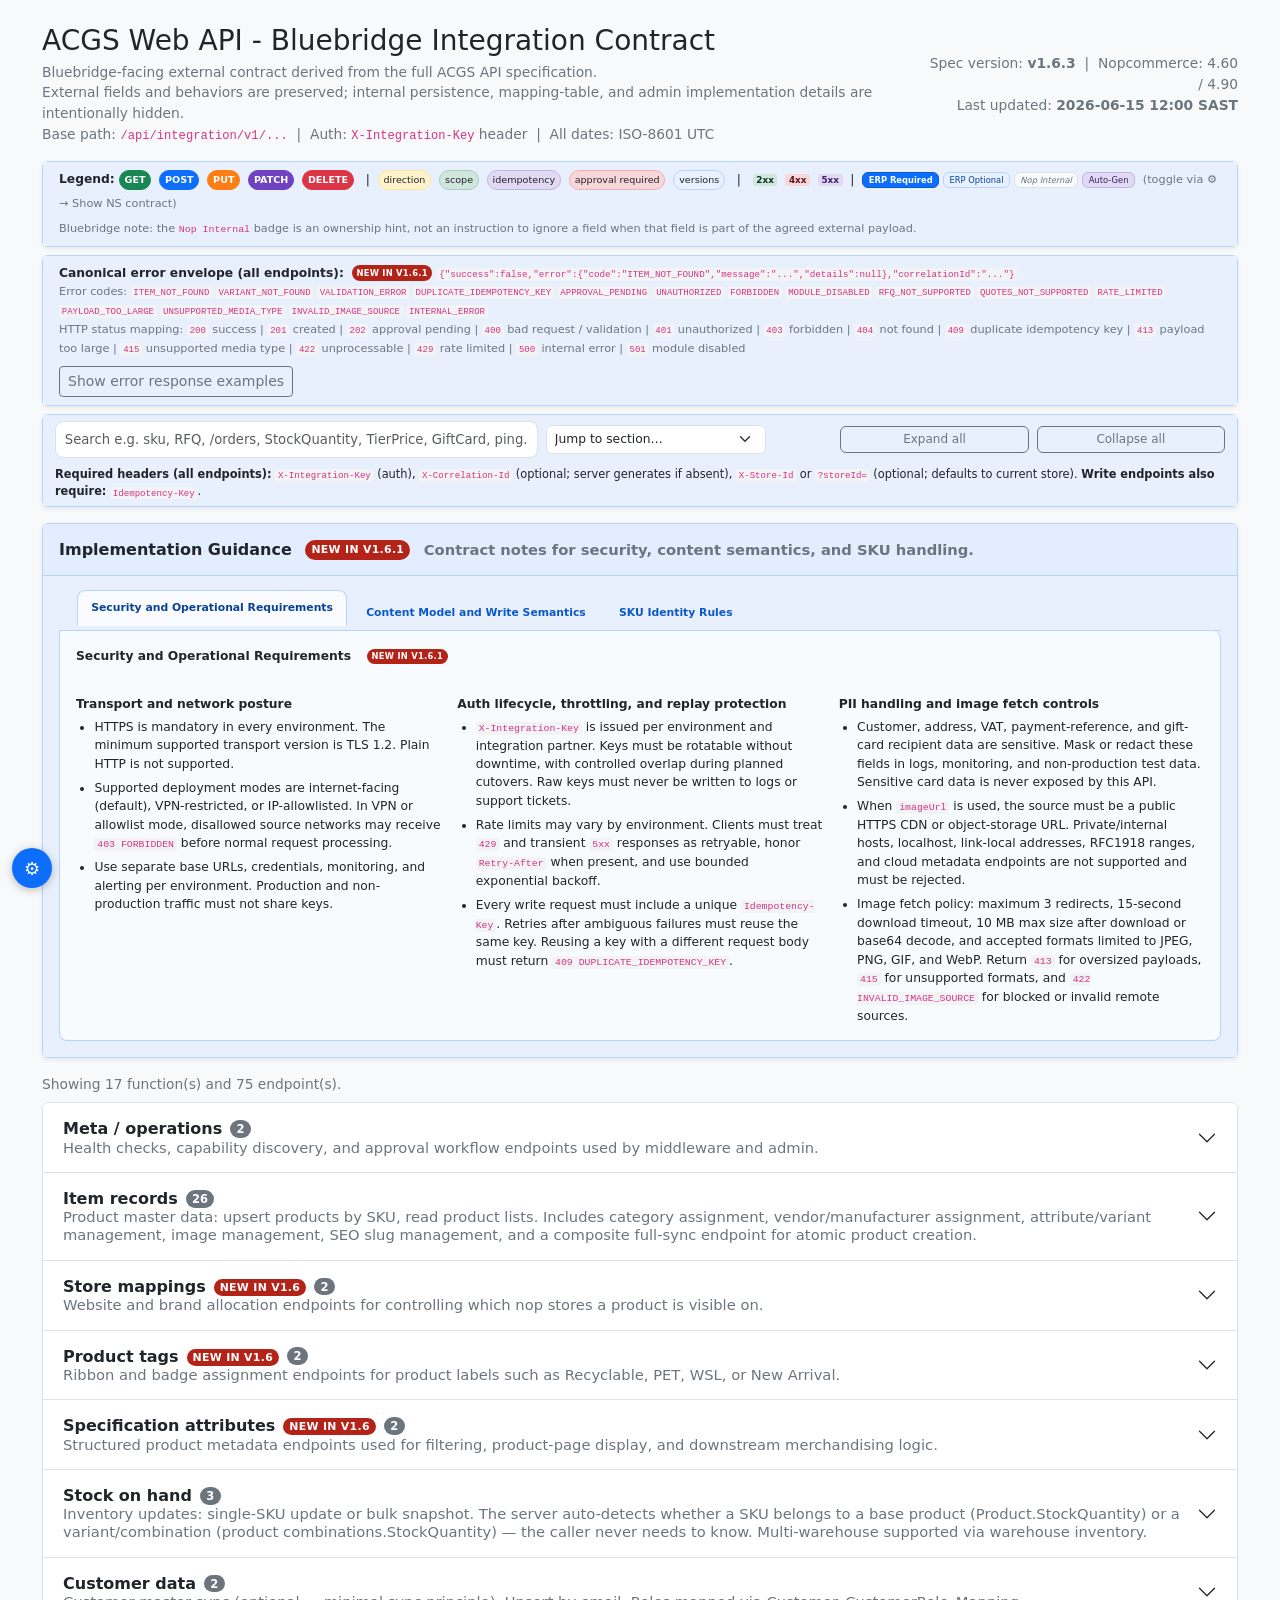
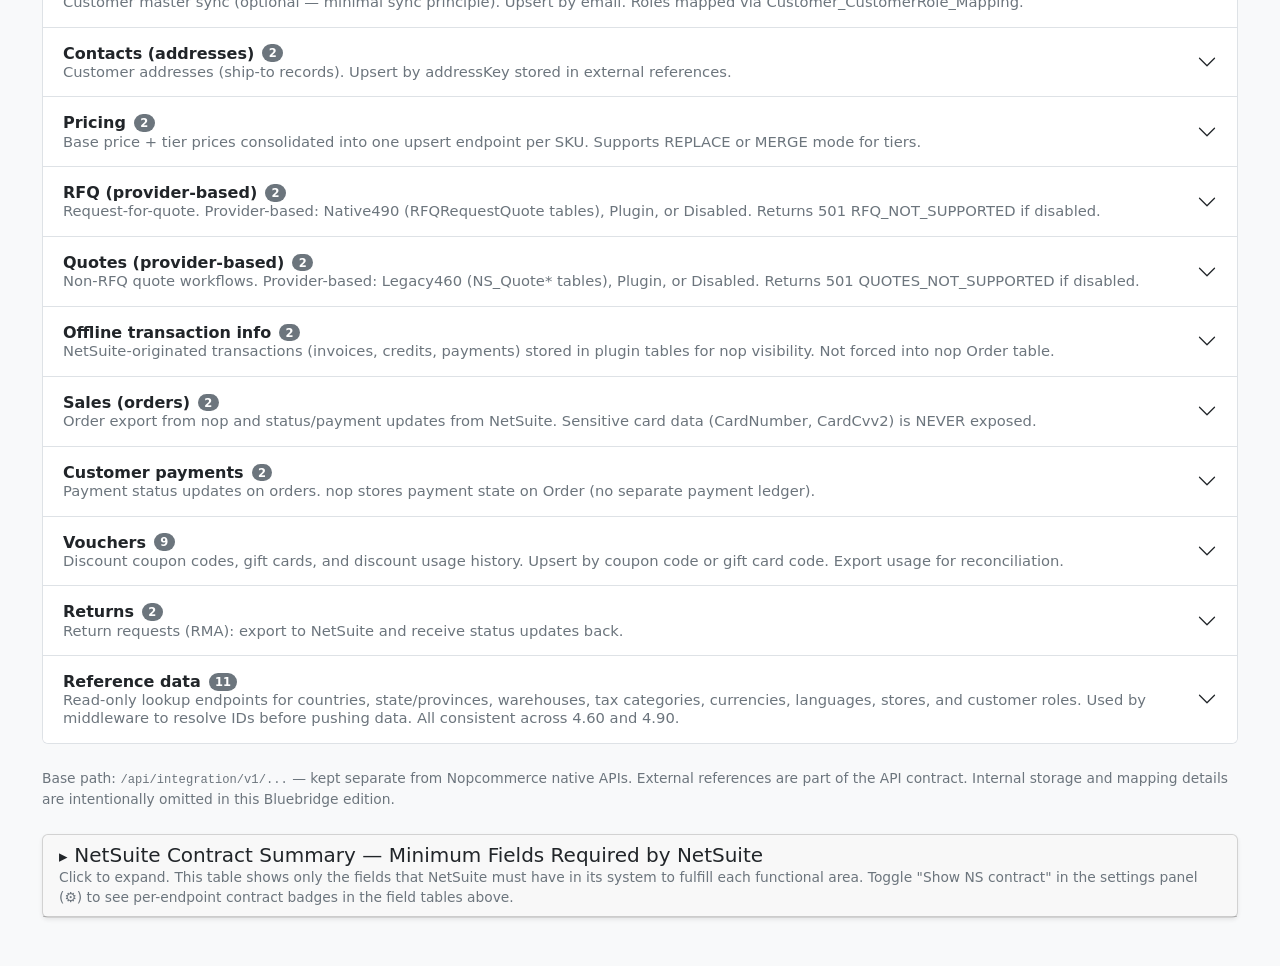
==== commit d44f6b03: "Update Bluebridge integration contract for 2026-06-15" ====
--- a/index.html
+++ b/index.html
@@ -3,7 +3,7 @@
 <head>
   <meta charset="utf-8">
   <meta name="viewport" content="width=device-width, initial-scale=1">
-  <title>Nopcommerce Integration WebAPI Endpoint Catalog</title>
+  <title>ACGS Web API - Bluebridge Integration Contract</title>
   <link href="https://cdn.jsdelivr.net/npm/bootstrap@5.3.3/dist/css/bootstrap.min.css" rel="stylesheet">
   <link href="css/styles.css" rel="stylesheet">
 </head>
@@ -53,15 +53,16 @@
 <div class="container container-narrow py-4">
     <div class="d-flex flex-column flex-md-row justify-content-between align-items-md-center gap-3 mb-3">
       <div>
-          <h1 class="h3 mb-1">Nopcommerce Integration WebAPI Endpoint Catalog</h1>
+          <h1 class="h3 mb-1">ACGS Web API - Bluebridge Integration Contract</h1>
         <div class="small-muted">
-          Authoritative endpoint catalogue aligned to BlueBridge scope.
+          Bluebridge-facing external contract derived from the full ACGS API specification.
+          <br>External fields and behaviors are preserved; internal persistence, mapping-table, and admin implementation details are intentionally hidden.
           <br>Base path: <code class="mono">/api/integration/v1/...</code> &nbsp;|&nbsp; Auth: <code>X-Integration-Key</code> header &nbsp;|&nbsp; All dates: ISO-8601 UTC
         </div>
       </div>
       <div class="text-md-end small-muted">
         Spec version: <strong id="specVersion">v1.6.3</strong> &nbsp;|&nbsp; Nopcommerce: 4.60 / 4.90
-        <br>Last updated: <strong id="lastUpdated">2026-04-01 11:10 SAST</strong>
+        <br>Last updated: <strong id="lastUpdated">2026-06-15 12:00 SAST</strong>
       </div>
     </div>
 
@@ -90,6 +91,7 @@
         <span class="badge badge-nop-internal">Nop Internal</span>
         <span class="badge badge-auto-generated">Auto-Gen</span>
         <span class="small-muted ms-1">(toggle via &#x2699; &#x2192; Show NS contract)</span>
+        <div class="small-muted mt-2">Bluebridge note: the <code>Nop Internal</code> badge is an ownership hint, not an instruction to ignore a field when that field is part of the agreed external payload.</div>
       </div>
     </div>
 
@@ -280,7 +282,7 @@
 
     <div class="small-muted mt-4">
       Base path: <span class="mono">/api/integration/v1/...</span> &mdash; kept separate from Nopcommerce native APIs.
-      External refs stored in plugin table <code>Acgs_ExternalReference</code> (canonical lookup) with optional GenericAttribute mirror.
+      External references are part of the API contract. Internal storage and mapping details are intentionally omitted in this Bluebridge edition.
     </div>
 
     <!-- NS Contract Summary Table -->
@@ -294,8 +296,8 @@
           <strong>Legend:</strong>
           <span class="badge badge-ns-required">ERP Required</span> NetSuite <strong>must</strong> provide this field &mdash; integration fails without it.
           <span class="badge badge-ns-optional ms-2">ERP Optional</span> NetSuite <em>can</em> provide this &mdash; enriches data but has server defaults.
-          <span class="badge badge-nop-internal ms-2">Nop Internal</span> Server-side only &mdash; NetSuite never sees or sends this.
-          <span class="badge badge-auto-generated ms-2">Auto-Gen</span> Plugin auto-creates (audit trails, pending changes, URL slugs).
+          <span class="badge badge-nop-internal ms-2">Nop Internal</span> Server-owned behavior or data shape. Bluebridge should not depend on internal tables, joins, or platform IDs behind it.
+          <span class="badge badge-auto-generated ms-2">Auto-Gen</span> Generated by the platform or workflow rather than supplied directly by Bluebridge.
         </div>
         <div id="contractSummaryTables"></div>
       </div>
@@ -306,7 +308,7 @@
   <!-- JS modules extracted from inline script for maintainability -->
   <!-- Data files (must load before renderer) -->
   <script src="js/data-integration-spec.js"></script>
-  <script src="js/data-proposed-additions.js"></script>
+  <script src="js/data-proposed-additions-bluebridge-safe.js"></script>
   <script src="js/data-payload-examples.js"></script>
 
   <!-- Pure rendering/helper functions -->
@@ -314,6 +316,7 @@
 
   <!-- App initialization, UI components, and contract classification -->
   <script src="js/data-contract-classification.js"></script>
+  <script src="js/data-bluebridge-filter.js"></script>
   <script src="js/app.js"></script>
 </body>
-</html>+</html>
